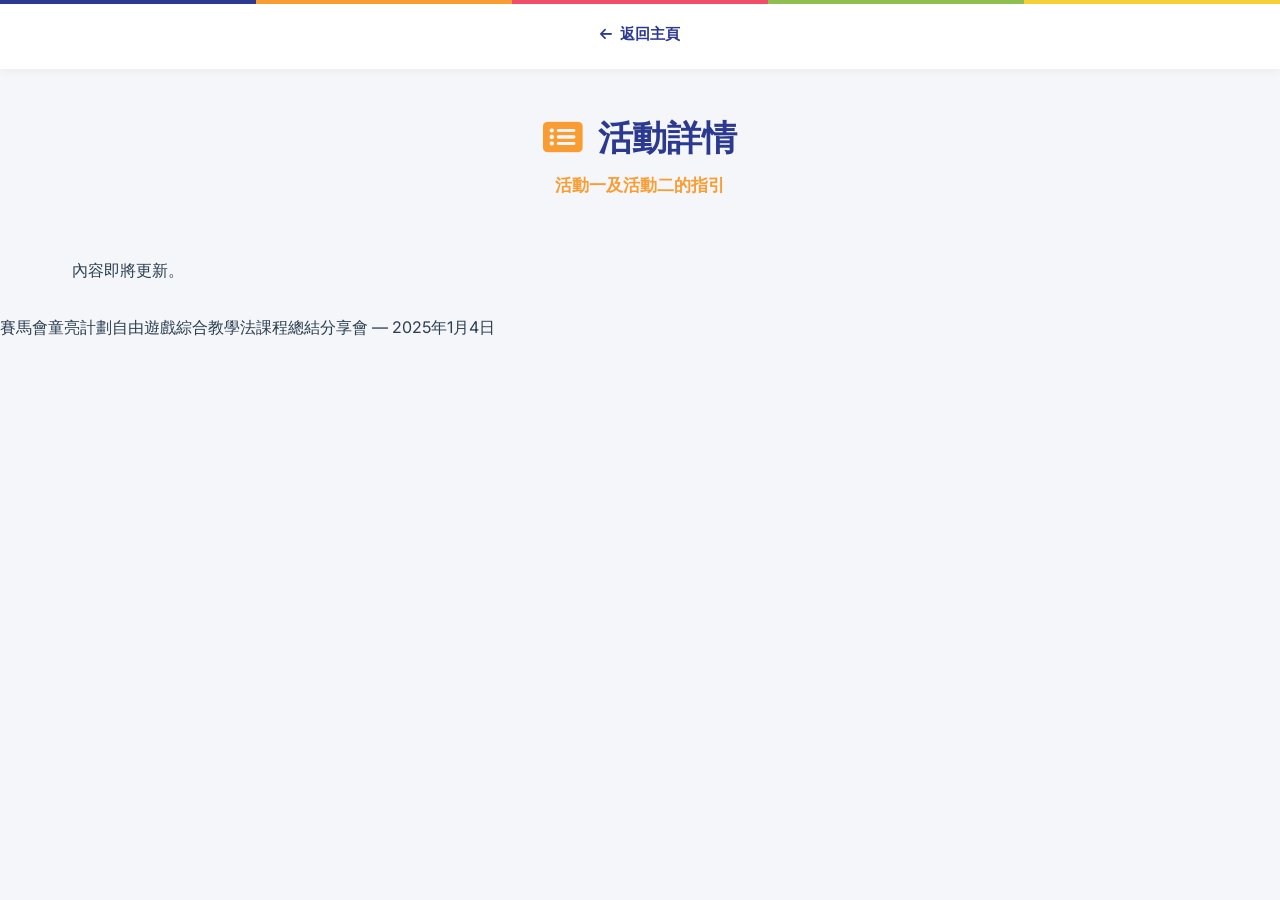
==== pages/activity_details.html @ a5bb8ec1 "feat: localise all UI text to Traditional Chinese (Hong Kong)" ====
<!DOCTYPE html>
<html lang="zh-Hant-HK">
<head>
    <meta charset="UTF-8">
    <meta name="viewport" content="width=device-width, initial-scale=1.0">
    <title>活動詳情 — 自由遊戲綜合教學法課程總結分享會</title>
    <link rel="stylesheet" href="../styles/styles.css">
    <link href="https://fonts.googleapis.com/css2?family=Inter:wght@300;400;500;600&display=swap" rel="stylesheet">
    <link href="https://cdnjs.cloudflare.com/ajax/libs/font-awesome/6.0.0/css/all.min.css" rel="stylesheet">
</head>
<body>
    <header>
        <nav>
            <div class="nav-wrapper">
                <a href="../index.html" class="back-button">
                    <i class="fas fa-arrow-left"></i> 返回主頁
                </a>
            </div>
        </nav>
    </header>
    <main>
        <div class="page-header">
            <h1><i class="fas fa-list-alt"></i> 活動詳情</h1>
            <p class="subtitle">活動一及活動二的指引</p>
        </div>
        <div class="content-wrapper">
            <p>內容即將更新。</p>
        </div>
    </main>
    <footer><p>賽馬會童亮計劃自由遊戲綜合教學法課程總結分享會 — 2025年1月4日</p></footer>
</body>
</html>
---- styles/styles.css ----
:root {
    --brand-navy: #2b3990;
    --brand-orange: #f99d33;
    --brand-pink: #f04e69;
    --brand-green: #8dbe50;
    --brand-yellow: #f4d036;

    --primary-color: var(--brand-navy);
    --secondary-color: var(--brand-orange);
    --background-color: #f4f6f9;
    --card-hover-color: #fffcf5;
    --text-color: #2c3e50;
    --card-shadow: 0 4px 12px rgba(43, 57, 144, 0.08);
}

* {
    margin: 0;
    padding: 0;
    box-sizing: border-box;
}

body {
    font-family: 'Inter', sans-serif;
    background-color: var(--background-color);
    color: var(--text-color);
    line-height: 1.6;
}

header {
    background-color: white;
    padding: 1rem;
    box-shadow: 0 2px 10px rgba(0, 0, 0, 0.05);
    position: sticky;
    top: 0;
    z-index: 100;
}

header::before {
    content: '';
    position: absolute;
    top: 0;
    left: 0;
    right: 0;
    height: 4px;
    background: linear-gradient(90deg,
        var(--brand-navy) 0%, var(--brand-navy) 20%,
        var(--brand-orange) 20%, var(--brand-orange) 40%,
        var(--brand-pink) 40%, var(--brand-pink) 60%,
        var(--brand-green) 60%, var(--brand-green) 80%,
        var(--brand-yellow) 80%, var(--brand-yellow) 100%
    );
}

nav {
    max-width: 1200px;
    margin: 0 auto;
    display: flex;
    justify-content: flex-end;
}

/* Sub-page nav layout */
.nav-wrapper {
    max-width: 1200px;
    margin: 0 auto;
    display: flex;
    align-items: center;
    justify-content: space-between;
    gap: 1rem;
}

.back-button {
    display: inline-flex;
    align-items: center;
    gap: 0.5rem;
    color: var(--brand-navy);
    text-decoration: none;
    font-weight: 600;
    font-size: 0.95rem;
    padding: 0.4rem 0.75rem;
    border-radius: 6px;
    transition: background 0.2s, color 0.2s;
    white-space: nowrap;
}

.back-button:hover {
    background: var(--background-color);
    color: var(--brand-orange);
}

.back-button i {
    font-size: 0.9em;
}

/* Sub-page content wrapper */
.content-wrapper {
    max-width: 1200px;
    margin: 0 auto;
    padding: 2rem;
}

/* Sub-page header / title block */
.page-header {
    text-align: center;
    padding: 2.5rem 1rem 1.5rem;
}

.page-header h1 {
    font-size: 2.2rem;
    font-weight: 800;
    color: var(--brand-navy);
    margin-bottom: 0.4rem;
    letter-spacing: -0.3px;
}

.page-header h1 i {
    color: var(--brand-orange);
    margin-right: 0.5rem;
}

.page-header .subtitle {
    font-size: 1.05rem;
    color: var(--brand-orange);
    font-weight: 600;
    margin-bottom: 0.2rem;
}

.page-header .subtitle:nth-of-type(2) {
    color: #4a5568;
    font-weight: 500;
}

.page-header .date-info {
    display: inline-flex;
    align-items: center;
    gap: 0.4rem;
    margin-top: 0.75rem;
    color: var(--brand-navy);
    font-weight: 600;
    font-size: 0.9rem;
    padding: 0.5rem 1rem;
    background: white;
    border: 1px solid #e2e8f0;
    border-radius: 20px;
    box-shadow: 0 2px 4px rgba(0,0,0,0.04);
}

.page-header .date-info i {
    color: var(--brand-orange);
}

.hero {
    text-align: center;
    padding: 3.5rem 1rem;
    position: relative;
    background: transparent;
    margin-bottom: 1rem;
}

.hero h1 {
    font-size: 2.8rem;
    font-weight: 800;
    color: var(--brand-navy);
    margin-bottom: 0.5rem;
    letter-spacing: -0.5px;
}

.hero .subtitle {
    font-size: 1.25rem;
    color: var(--brand-orange);
    font-weight: 600;
    margin-bottom: 0.25rem;
}

.hero .subtitle:nth-of-type(2) {
    color: #4a5568;
    font-weight: 500;
    margin-bottom: 1.5rem;
}

.hero .date-info {
    color: var(--brand-navy);
    font-weight: 600;
    font-size: 0.95rem;
    padding: 0.6rem 1.2rem;
    background: white;
    border: 1px solid #e2e8f0;
    border-radius: 20px;
    display: inline-flex;
    align-items: center;
    margin-top: 0.5rem;
    box-shadow: 0 2px 4px rgba(0,0,0,0.02);
}

.hero .date-info i {
    margin-right: 0.5rem;
    color: var(--brand-orange);
}

.dashboard-grid {
    max-width: 1200px;
    margin: 0 auto;
    padding: 2rem;
    display: grid;
    grid-template-columns: repeat(auto-fit, minmax(280px, 1fr));
    gap: 2rem;
}

.card {
    background: white;
    padding: 2rem;
    border-radius: 12px;
    box-shadow: var(--card-shadow);
    cursor: pointer;
    transition: transform 0.2s, box-shadow 0.2s, background-color 0.2s;
    text-align: center;
}

.card:hover {
    transform: translateY(-5px);
    box-shadow: 0 8px 24px rgba(43, 57, 144, 0.15);
    background-color: var(--card-hover-color);
}

.card i {
    font-size: 2rem;
    color: var(--brand-orange);
    margin-bottom: 1rem;
}

.card h2 {
    margin-bottom: 0.5rem;
    color: var(--brand-navy);
    font-size: 1.3rem;
}

.card p {
    color: #666;
    font-size: 0.9rem;
}

@media (max-width: 768px) {
    .dashboard-grid {
        grid-template-columns: 1fr;
        padding: 1rem;
    }

    .content-wrapper {
        padding: 1rem;
    }
}

/* Button styles */
.btn {
    padding: 8px 16px;
    border: none;
    border-radius: 4px;
    cursor: pointer;
    font-size: 14px;
    transition: all 0.2s;
}

.btn-primary {
    background: var(--brand-orange);
    color: white;
    font-weight: 700;
    border-radius: 8px;
    padding: 12px 24px;
    box-shadow: 0 4px 12px rgba(249, 157, 51, 0.3);
    font-size: 1.1rem;
    text-transform: uppercase;
    letter-spacing: 0.5px;
    border: 2px solid var(--brand-orange);
}

.btn-primary:hover {
    background: var(--brand-pink);
    box-shadow: 0 6px 12px rgba(240, 78, 105, 0.3);
    transform: translateY(-2px);
}

.btn-secondary {
    background: #e2e8f0;
    color: #2b3990;
}

.btn-secondary:hover {
    background: #cbd5e0;
}

/* Info card */
.info-card {
    background: white;
    border-radius: 12px;
    padding: 24px;
    box-shadow: 0 4px 6px rgba(0, 0, 0, 0.1);
    transition: transform 0.2s ease, box-shadow 0.2s ease;
}

.info-card h2 {
    color: #2b3990;
    font-size: 1.5rem;
    margin-bottom: 20px;
    padding-bottom: 12px;
    border-bottom: 2px solid #e9ecef;
    display: flex;
    align-items: center;
    gap: 12px;
}

.info-card h2 i {
    color: #f99d33;
}

/* Details grid */
.details-grid {
    display: grid;
    grid-template-columns: repeat(auto-fit, minmax(280px, 1fr));
    gap: 1.5rem;
    margin-top: 1.5rem;
}

.detail-item {
    background: white;
    border-radius: 12px;
    padding: 1.5rem;
    box-shadow: var(--card-shadow);
}

/* Timeline styles */
.timeline-section {
    margin-bottom: 32px;
}

.timeline-section:last-child {
    margin-bottom: 0;
}

.timeline-item::before {
    content: '';
    position: absolute;
    left: 100px;
    top: 0;
    bottom: -2rem;
    width: 3px;
    background-color: var(--brand-orange);
    z-index: 1;
}

.event-details::before {
    content: '';
    position: absolute;
    left: -1.5rem;
    top: 1.5rem;
    width: 1.25rem;
    height: 1.25rem;
    background-color: var(--brand-pink);
    border: 3px solid white;
    border-radius: 50%;
    z-index: 2;
    box-shadow: 0 0 0 2px var(--brand-pink);
}

.timeline-item.break .event-details::before {
    background-color: var(--brand-yellow);
    box-shadow: 0 0 0 2px var(--brand-yellow);
}

.timeline-item.pre-event .event-details::before {
    background-color: var(--brand-green);
    box-shadow: 0 0 0 2px var(--brand-green);
}

.event-details h3 {
    color: var(--brand-navy);
    font-size: 1.4rem;
    margin-bottom: 0.5rem;
}

/* Guest site additions */
.surveys-card {
    background: linear-gradient(135deg, #2b3990 0%, #1a2570 100%);
}
.surveys-card i,
.surveys-card h2,
.surveys-card p {
    color: white;
}
.surveys-card:hover {
    background: linear-gradient(135deg, #1a2570 0%, #0f1a5e 100%);
    background-color: transparent;
}
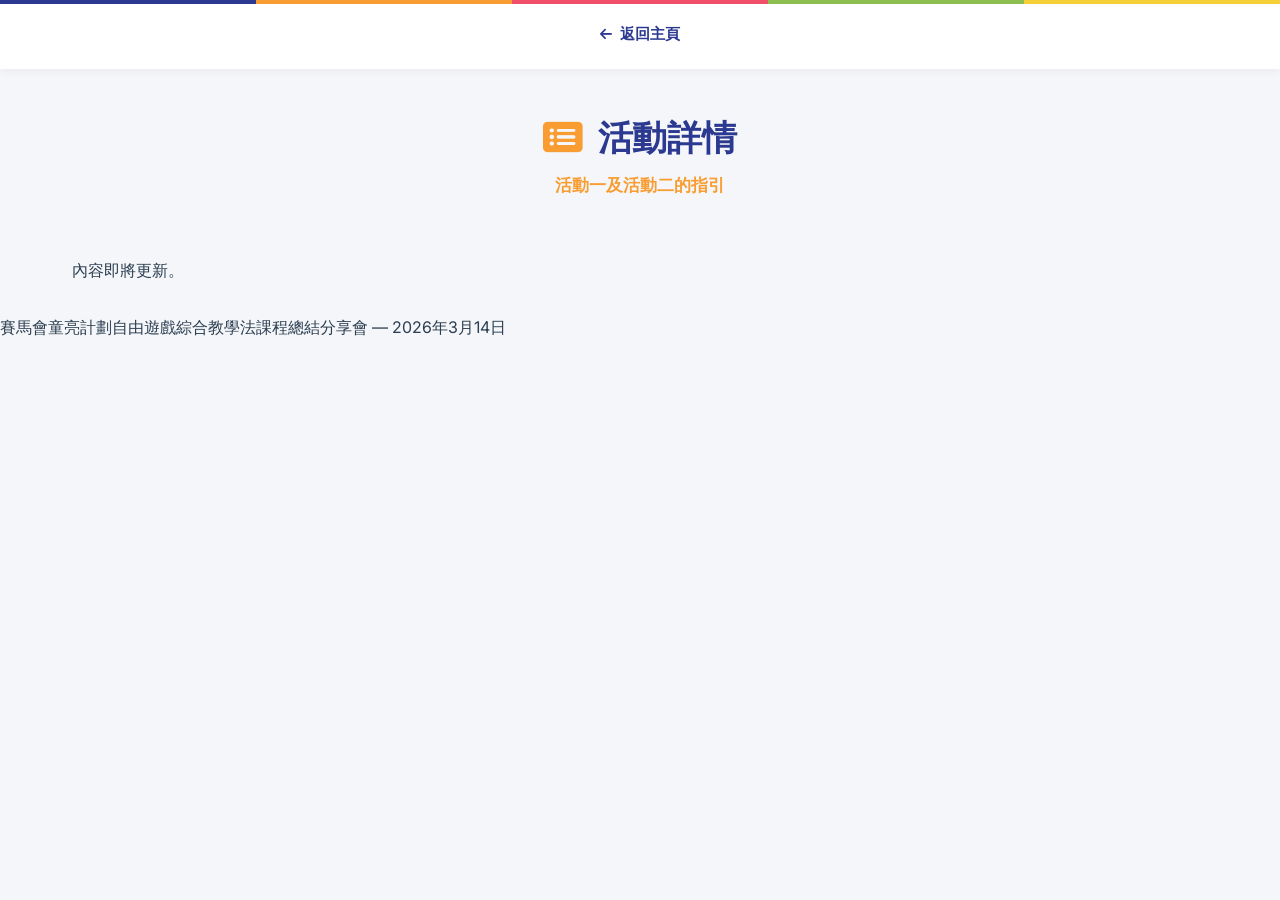
==== commit df21903b: "fix: update event date to 2026年3月14日（星期六）" ====
--- a/pages/activity_details.html
+++ b/pages/activity_details.html
@@ -27,6 +27,6 @@
             <p>內容即將更新。</p>
         </div>
     </main>
-    <footer><p>賽馬會童亮計劃自由遊戲綜合教學法課程總結分享會 — 2025年1月4日</p></footer>
+    <footer><p>賽馬會童亮計劃自由遊戲綜合教學法課程總結分享會 — 2026年3月14日</p></footer>
 </body>
 </html>
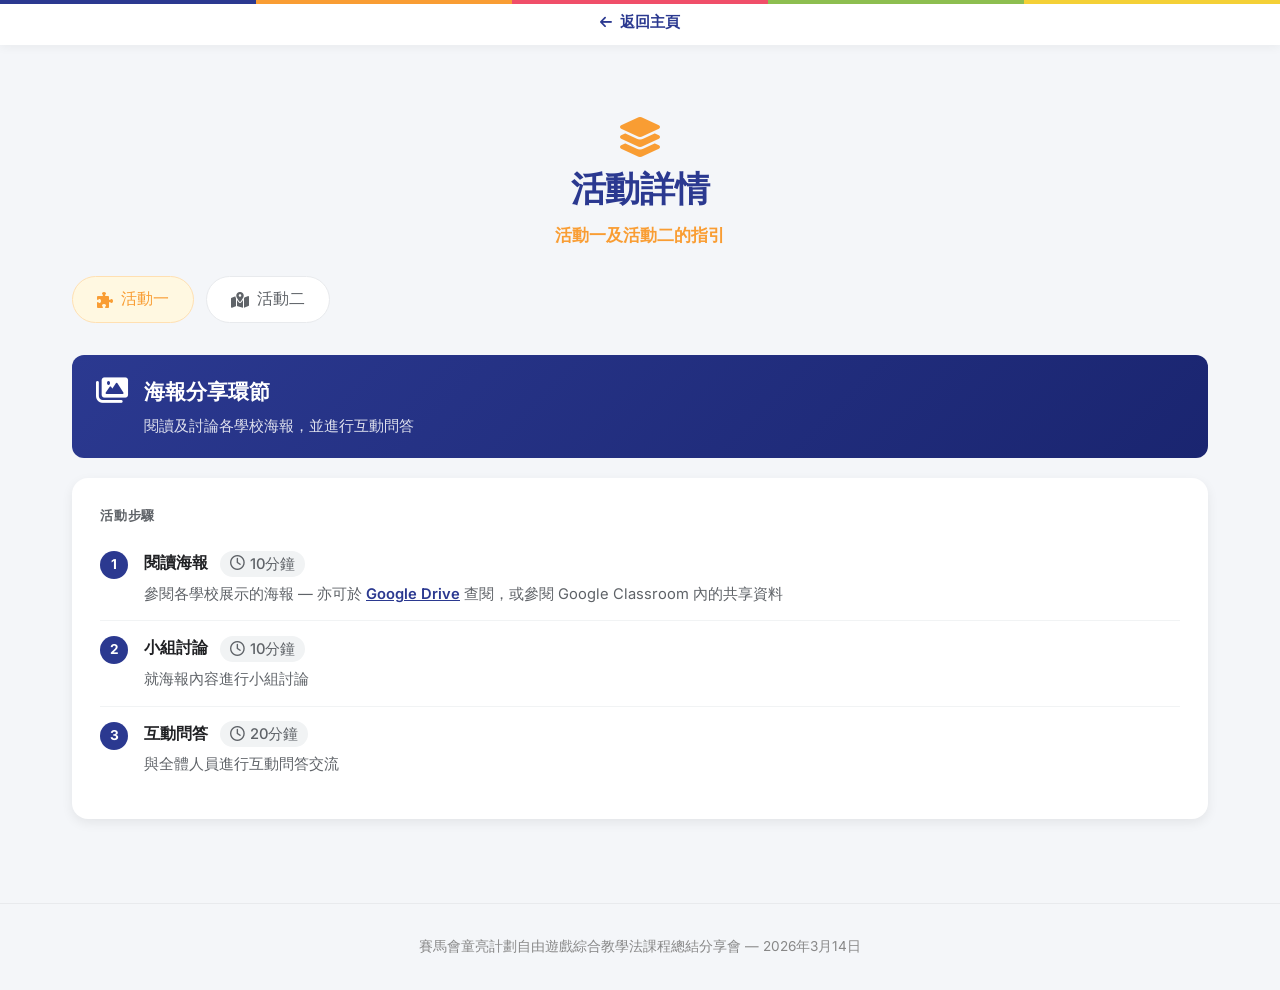
==== commit 073f4579: "feat: unify grid/card style across all pages and fix footer - Remove duplicate surveys section from " ====
--- a/pages/activity_details.html
+++ b/pages/activity_details.html
@@ -5,28 +5,172 @@
     <meta name="viewport" content="width=device-width, initial-scale=1.0">
     <title>活動詳情 — 自由遊戲綜合教學法課程總結分享會</title>
     <link rel="stylesheet" href="../styles/styles.css">
-    <link href="https://fonts.googleapis.com/css2?family=Inter:wght@300;400;500;600&display=swap" rel="stylesheet">
+    <link href="https://fonts.googleapis.com/css2?family=Inter:wght@300;400;500;600;700&display=swap" rel="stylesheet">
     <link href="https://cdnjs.cloudflare.com/ajax/libs/font-awesome/6.0.0/css/all.min.css" rel="stylesheet">
+    <style>
+        .tabs-container { display:flex; gap:12px; margin-bottom:24px; overflow-x:auto; padding-bottom:8px; }
+        .tab-btn { background:#ffffff; border:1px solid #e8eaed; padding:12px 24px; border-radius:30px; font-size:1em; font-weight:500; color:#5f6368; cursor:pointer; transition:all 0.2s ease; white-space:nowrap; display:flex; align-items:center; gap:8px; }
+        .tab-btn:hover { background:#f8f9fa; border-color:#dadce0; }
+        .tab-btn.active { background:#fff8e1; color:#f99d33; border-color:#ffe0b2; }
+        .tab-content { display:none; }
+        .tab-content.active { display:block; animation:fadeIn 0.3s ease; }
+        @keyframes fadeIn { from { opacity:0; transform:translateY(8px); } to { opacity:1; transform:translateY(0); } }
+
+        .activity-card { background:white; border-radius:16px; padding:28px; box-shadow:0 4px 12px rgba(0,0,0,0.07); margin-bottom:20px; }
+        .activity-title-bar { border-radius:12px; padding:20px 24px; margin-bottom:20px; display:flex; align-items:flex-start; gap:16px; }
+        .activity-title-bar i { font-size:1.8rem; margin-top:2px; }
+        .activity-title-bar h2 { color:white; margin:0 0 6px; font-size:1.3rem; }
+        .activity-title-bar p { color:rgba(255,255,255,0.85); margin:0; font-size:0.95rem; line-height:1.5; }
+
+        .section-label { font-size:0.8rem; font-weight:700; text-transform:uppercase; letter-spacing:0.8px; color:#5f6368; margin:0 0 10px; }
+        .grouping-box { background:#f8f9fa; border-radius:10px; padding:14px 18px; color:#3c4043; line-height:1.6; margin-bottom:20px; }
+        .grouping-box i { color:#f99d33; margin-right:6px; }
+
+        .materials-list { display:flex; flex-wrap:wrap; gap:10px; margin-bottom:20px; }
+        .material-chip { background:#fff8e1; border:1.5px solid #ffe0b2; color:#c77800; border-radius:30px; padding:8px 16px; font-size:0.9rem; font-weight:600; display:inline-flex; align-items:center; gap:8px; }
+
+        .steps-list { list-style:none; padding:0; margin:0; }
+        .steps-list li { display:flex; gap:16px; padding:14px 0; border-bottom:1px solid #f1f3f4; align-items:flex-start; }
+        .steps-list li:last-child { border-bottom:none; }
+        .step-num { background:#2b3990; color:white; border-radius:50%; width:28px; height:28px; display:flex; align-items:center; justify-content:center; font-weight:700; font-size:0.85rem; flex-shrink:0; margin-top:1px; }
+        .step-body { flex:1; }
+        .step-body strong { display:block; color:#202124; margin-bottom:4px; }
+        .step-body span { color:#5f6368; font-size:0.92rem; line-height:1.5; }
+        .step-time { background:#f1f3f4; color:#5f6368; border-radius:20px; padding:2px 10px; font-size:0.8rem; font-weight:500; display:inline-flex; align-items:center; gap:5px; margin-left:8px; vertical-align:middle; }
+
+        .padlet-btn { display:inline-flex; align-items:center; gap:10px; background:#2b3990; color:white; padding:12px 22px; border-radius:8px; text-decoration:none; font-weight:600; margin-bottom:20px; }
+        .padlet-btn:hover { background:#1a2570; }
+    </style>
 </head>
 <body>
     <header>
-        <nav>
-            <div class="nav-wrapper">
-                <a href="../index.html" class="back-button">
-                    <i class="fas fa-arrow-left"></i> 返回主頁
-                </a>
-            </div>
-        </nav>
+        <nav><div class="nav-wrapper">
+            <a href="../index.html" class="back-button"><i class="fas fa-arrow-left"></i> 返回主頁</a>
+        </div></nav>
     </header>
-    <main>
+    <main class="content-wrapper">
         <div class="page-header">
-            <h1><i class="fas fa-list-alt"></i> 活動詳情</h1>
+            <i class="fas fa-layer-group" style="font-size:2.5rem; color:#f99d33;"></i>
+            <h1>活動詳情</h1>
             <p class="subtitle">活動一及活動二的指引</p>
         </div>
-        <div class="content-wrapper">
-            <p>內容即將更新。</p>
+
+        <div class="tabs-container">
+            <button class="tab-btn active" onclick="switchTab('activity1', this)"><i class="fas fa-puzzle-piece"></i> 活動一</button>
+            <button class="tab-btn" onclick="switchTab('activity2', this)"><i class="fas fa-map-marked-alt"></i> 活動二</button>
         </div>
+
+        <!-- 活動一 -->
+        <div id="activity1" class="tab-content active">
+            <div class="activity-title-bar" style="background:linear-gradient(135deg, #2b3990, #1a2570);">
+                <i class="fas fa-images" style="color:white;"></i>
+                <div>
+                    <h2>海報分享環節</h2>
+                    <p>閱讀及討論各學校海報，並進行互動問答</p>
+                </div>
+            </div>
+
+            <div class="activity-card">
+                <p class="section-label">活動步驟</p>
+                <ol class="steps-list">
+                    <li>
+                        <div class="step-num">1</div>
+                        <div class="step-body">
+                            <strong>閱讀海報 <span class="step-time"><i class="far fa-clock"></i> 10分鐘</span></strong>
+                            <span>參閱各學校展示的海報 — 亦可於 <a href="https://drive.google.com/drive/folders/1TQ3ZTKOnQF1mgY9rNDHFNH5A5hk15SBx?usp=sharing" target="_blank" rel="noopener noreferrer" style="color:#2b3990; font-weight:600;">Google Drive</a> 查閱，或參閱 Google Classroom 內的共享資料</span>
+                        </div>
+                    </li>
+                    <li>
+                        <div class="step-num">2</div>
+                        <div class="step-body">
+                            <strong>小組討論 <span class="step-time"><i class="far fa-clock"></i> 10分鐘</span></strong>
+                            <span>就海報內容進行小組討論</span>
+                        </div>
+                    </li>
+                    <li>
+                        <div class="step-num">3</div>
+                        <div class="step-body">
+                            <strong>互動問答 <span class="step-time"><i class="far fa-clock"></i> 20分鐘</span></strong>
+                            <span>與全體人員進行互動問答交流</span>
+                        </div>
+                    </li>
+                </ol>
+
+            </div>
+        </div>
+
+        <!-- 活動二 -->
+        <div id="activity2" class="tab-content">
+            <div class="activity-title-bar" style="background:linear-gradient(135deg, #0d9488, #0f766e);">
+                <i class="fas fa-map-marked-alt" style="color:white;"></i>
+                <div>
+                    <h2>「童亮自由玩！」社區地圖</h2>
+                    <p>協作識別本地社區資源，並在Padlet地圖上共同標記</p>
+                </div>
+            </div>
+
+            <div class="activity-card">
+                <a href="https://padlet.com/herman925/padlet-wn71epc6q7opgcf6" target="_blank" rel="noopener noreferrer" class="padlet-btn">
+                    <i class="fas fa-external-link-alt"></i> 開啟Padlet版面
+                </a>
+
+                <p class="section-label">分組安排</p>
+                <div class="grouping-box"><i class="fas fa-map-marker-alt"></i> 按地區分組 — 屯門、元朗、九龍城、沙田、深水埗</div>
+
+                <p class="section-label">活動步驟</p>
+                <ol class="steps-list">
+                    <li>
+                        <div class="step-num">1</div>
+                        <div class="step-body">
+                            <strong>簡介 <span class="step-time"><i class="far fa-clock"></i> 2分鐘</span></strong>
+                            <span>掃描QR碼進入Padlet，確認已在正確的地區小組</span>
+                        </div>
+                    </li>
+                    <li>
+                        <div class="step-num">2</div>
+                        <div class="step-body">
+                            <strong>社區集思 <span class="step-time"><i class="far fa-clock"></i> 10分鐘</span></strong>
+                            <span>集思本地遊戲空間（公園、圖書館、海濱等），在Padlet地圖上新增項目，填寫地區及地方類別，並按圖例設置顏色</span>
+                        </div>
+                    </li>
+                    <li>
+                        <div class="step-num">3</div>
+                        <div class="step-body">
+                            <strong>分析及標注 <span class="step-time"><i class="far fa-clock"></i> 10分鐘</span></strong>
+                            <span>參考「Padlet張貼指引及圖例」評估各地點，並在Padlet加入評語</span>
+                            <div style="display:flex; flex-wrap:wrap; gap:10px; margin-top:10px;">
+                                <a href="../downloads/cps_prompt_sheet.docx" download class="material-chip" style="text-decoration:none;"><i class="fas fa-download"></i> CPS Prompt Sheet</a>
+                                <a href="../downloads/legend_sheet.docx" download class="material-chip" style="text-decoration:none;"><i class="fas fa-download"></i> Padlet Legend Sheet</a>
+                            </div>
+                        </div>
+                    </li>
+                    <li>
+                        <div class="step-num">4</div>
+                        <div class="step-body">
+                            <strong>整合準備 <span class="step-time"><i class="far fa-clock"></i> 3分鐘</span></strong>
+                            <span>找出1至2個重要發現，指定成員準備分享</span>
+                        </div>
+                    </li>
+                    <li>
+                        <div class="step-num">5</div>
+                        <div class="step-body">
+                            <strong>全體分享 <span class="step-time"><i class="far fa-clock"></i> 15分鐘</span></strong>
+                            <span>各組代表向全體人員分享重點心得</span>
+                        </div>
+                    </li>
+                </ol>
+            </div>
+        </div>
+
     </main>
     <footer><p>賽馬會童亮計劃自由遊戲綜合教學法課程總結分享會 — 2026年3月14日</p></footer>
+    <script>
+        function switchTab(tabId, btn) {
+            document.querySelectorAll('.tab-content').forEach(t => t.classList.remove('active'));
+            document.querySelectorAll('.tab-btn').forEach(b => b.classList.remove('active'));
+            document.getElementById(tabId).classList.add('active');
+            btn.classList.add('active');
+        }
+    </script>
 </body>
 </html>
--- a/styles/styles.css
+++ b/styles/styles.css
@@ -28,7 +28,7 @@
 
 header {
     background-color: white;
-    padding: 1rem;
+    padding: 0.25rem 1rem;
     box-shadow: 0 2px 10px rgba(0, 0, 0, 0.05);
     position: sticky;
     top: 0;
@@ -150,10 +150,10 @@
 
 .hero {
     text-align: center;
-    padding: 3.5rem 1rem;
+    padding: 2rem 1rem 1rem;
     position: relative;
     background: transparent;
-    margin-bottom: 1rem;
+    margin-bottom: 0.5rem;
 }
 
 .hero h1 {
@@ -199,15 +199,15 @@
 .dashboard-grid {
     max-width: 1200px;
     margin: 0 auto;
-    padding: 2rem;
+    padding: 1rem 1.5rem;
     display: grid;
-    grid-template-columns: repeat(auto-fit, minmax(280px, 1fr));
-    gap: 2rem;
+    grid-template-columns: repeat(auto-fit, minmax(220px, 1fr));
+    gap: 1rem;
 }
 
 .card {
     background: white;
-    padding: 2rem;
+    padding: 1.5rem 1rem;
     border-radius: 12px;
     box-shadow: var(--card-shadow);
     cursor: pointer;
@@ -216,32 +216,68 @@
 }
 
 .card:hover {
-    transform: translateY(-5px);
+    transform: translateY(-4px);
     box-shadow: 0 8px 24px rgba(43, 57, 144, 0.15);
     background-color: var(--card-hover-color);
 }
 
 .card i {
-    font-size: 2rem;
-    color: var(--brand-orange);
-    margin-bottom: 1rem;
+    font-size: 1.75rem;
+    color: var(--brand-orange);
+    margin-bottom: 0.75rem;
 }
 
 .card h2 {
-    margin-bottom: 0.5rem;
-    color: var(--brand-navy);
-    font-size: 1.3rem;
+    margin-bottom: 0.4rem;
+    color: var(--brand-navy);
+    font-size: 1.15rem;
 }
 
 .card p {
     color: #666;
-    font-size: 0.9rem;
+    font-size: 0.85rem;
 }
 
 @media (max-width: 768px) {
+    .hero {
+        padding: 1.25rem 1rem 0.75rem;
+    }
+
+    .hero h1 {
+        font-size: 1.9rem;
+    }
+
+    .hero .subtitle {
+        font-size: 1rem;
+    }
+
     .dashboard-grid {
-        grid-template-columns: 1fr;
-        padding: 1rem;
+        grid-template-columns: repeat(2, 1fr);
+        padding: 0.75rem;
+        gap: 0.625rem;
+    }
+
+    .card {
+        padding: 1rem 0.75rem;
+    }
+
+    .card i {
+        font-size: 1.4rem;
+        margin-bottom: 0.5rem;
+    }
+
+    .card h2 {
+        font-size: 0.9rem;
+        margin-bottom: 0;
+    }
+
+    .card p {
+        display: none;
+    }
+
+    /* surveys card spans full width on mobile so it doesn't look squished */
+    .surveys-card {
+        grid-column: 1 / -1;
     }
 
     .content-wrapper {
@@ -376,6 +412,66 @@
     margin-bottom: 0.5rem;
 }
 
+/* ─── Footer ───────────────────────────────────────── */
+footer {
+    text-align: center;
+    padding: 2rem 1rem;
+    color: #888;
+    font-size: 0.85rem;
+    border-top: 1px solid #e8eaed;
+    margin-top: 2rem;
+}
+
+/* ─── Shared sub-page grid / card ──────────────────── */
+.page-grid {
+    display: grid;
+    grid-template-columns: repeat(auto-fit, minmax(300px, 1fr));
+    gap: 1.5rem;
+    max-width: 1200px;
+    margin: 0 auto;
+    padding: 1.5rem;
+}
+
+.page-card {
+    background: white;
+    border-radius: 12px;
+    padding: 1.5rem;
+    box-shadow: var(--card-shadow);
+    transition: transform 0.2s, box-shadow 0.2s;
+    display: flex;
+    flex-direction: column;
+    gap: 1rem;
+}
+
+.page-card:hover {
+    transform: translateY(-2px);
+    box-shadow: 0 8px 20px rgba(43, 57, 144, 0.12);
+}
+
+.page-card h2,
+.page-card h3 {
+    color: var(--brand-navy);
+    font-size: 1.2rem;
+    margin: 0;
+    padding-bottom: 0.75rem;
+    border-bottom: 2px solid #f1f3f4;
+    display: flex;
+    align-items: center;
+    gap: 0.6rem;
+}
+
+.page-card h2 i,
+.page-card h3 i {
+    color: var(--brand-orange);
+}
+
+@media (max-width: 768px) {
+    .page-grid {
+        grid-template-columns: 1fr;
+        padding: 1rem;
+    }
+}
+
 /* Guest site additions */
 .surveys-card {
     background: linear-gradient(135deg, #2b3990 0%, #1a2570 100%);
